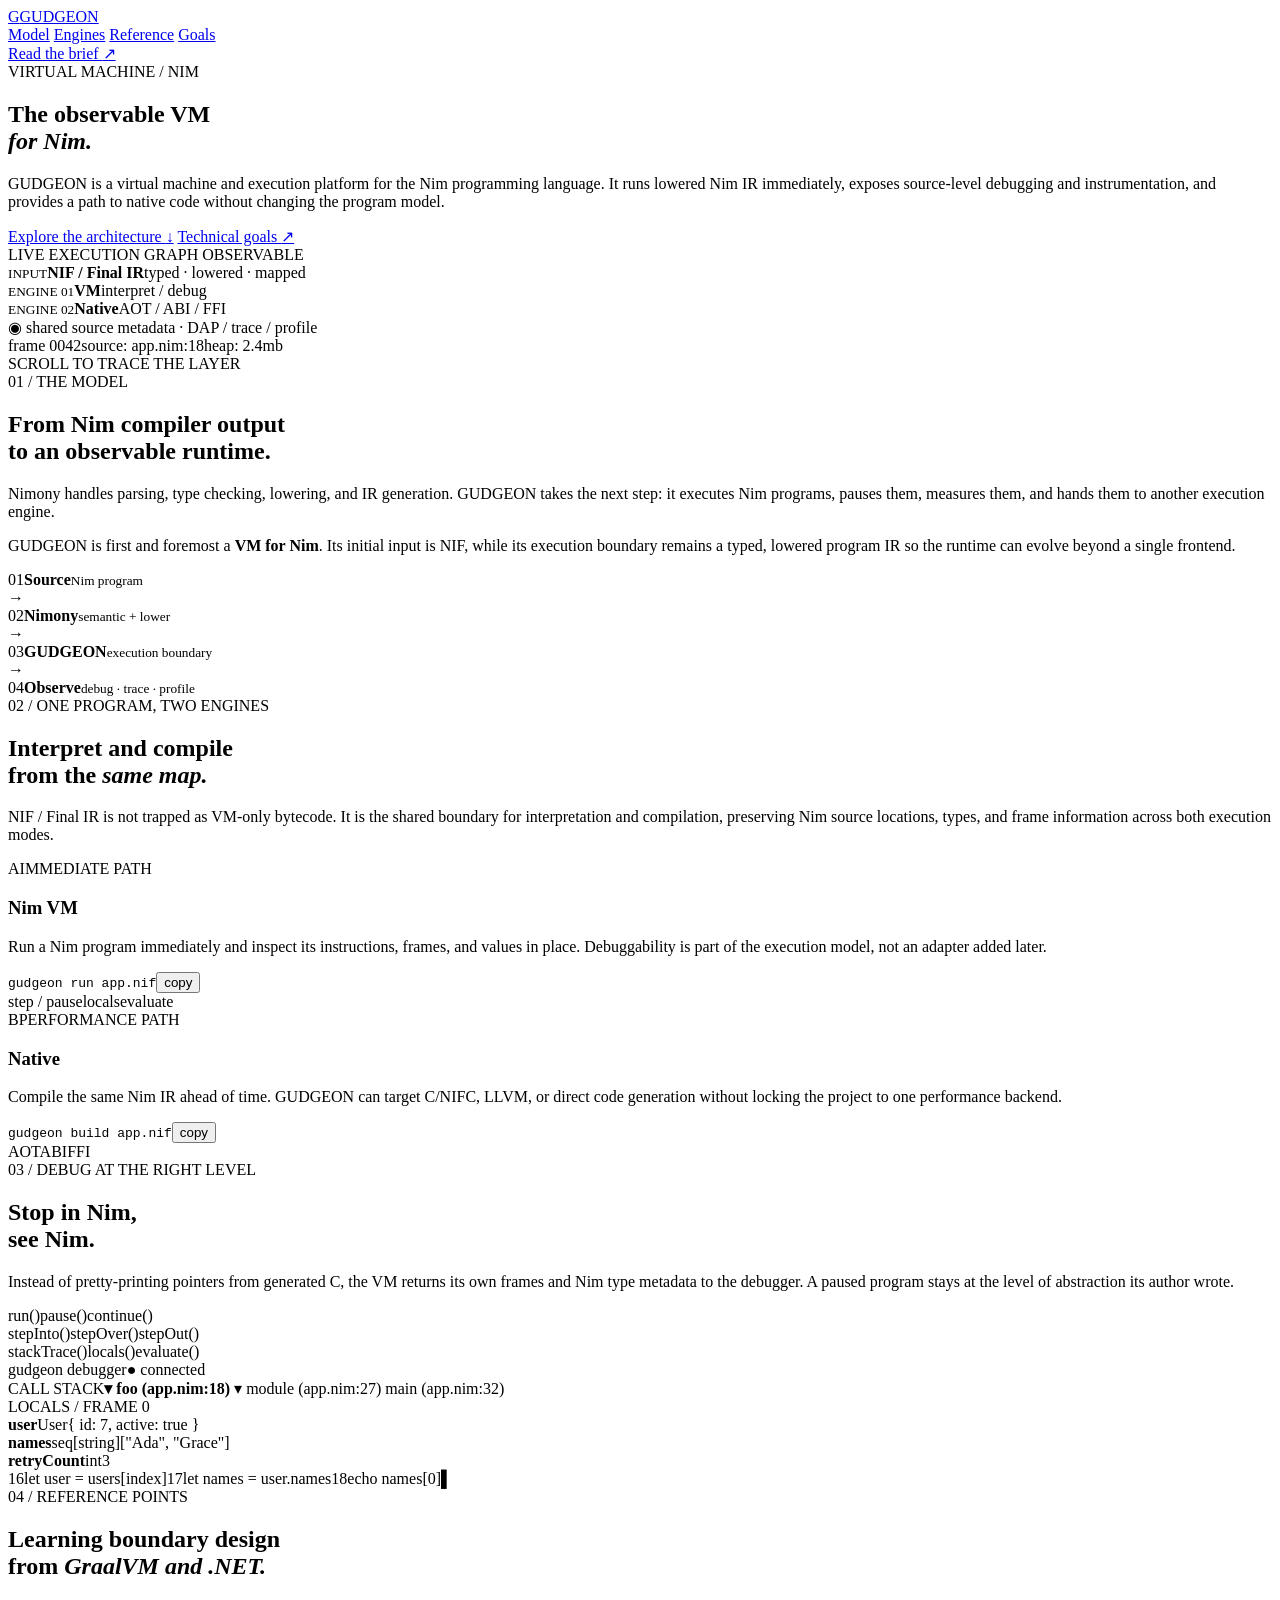
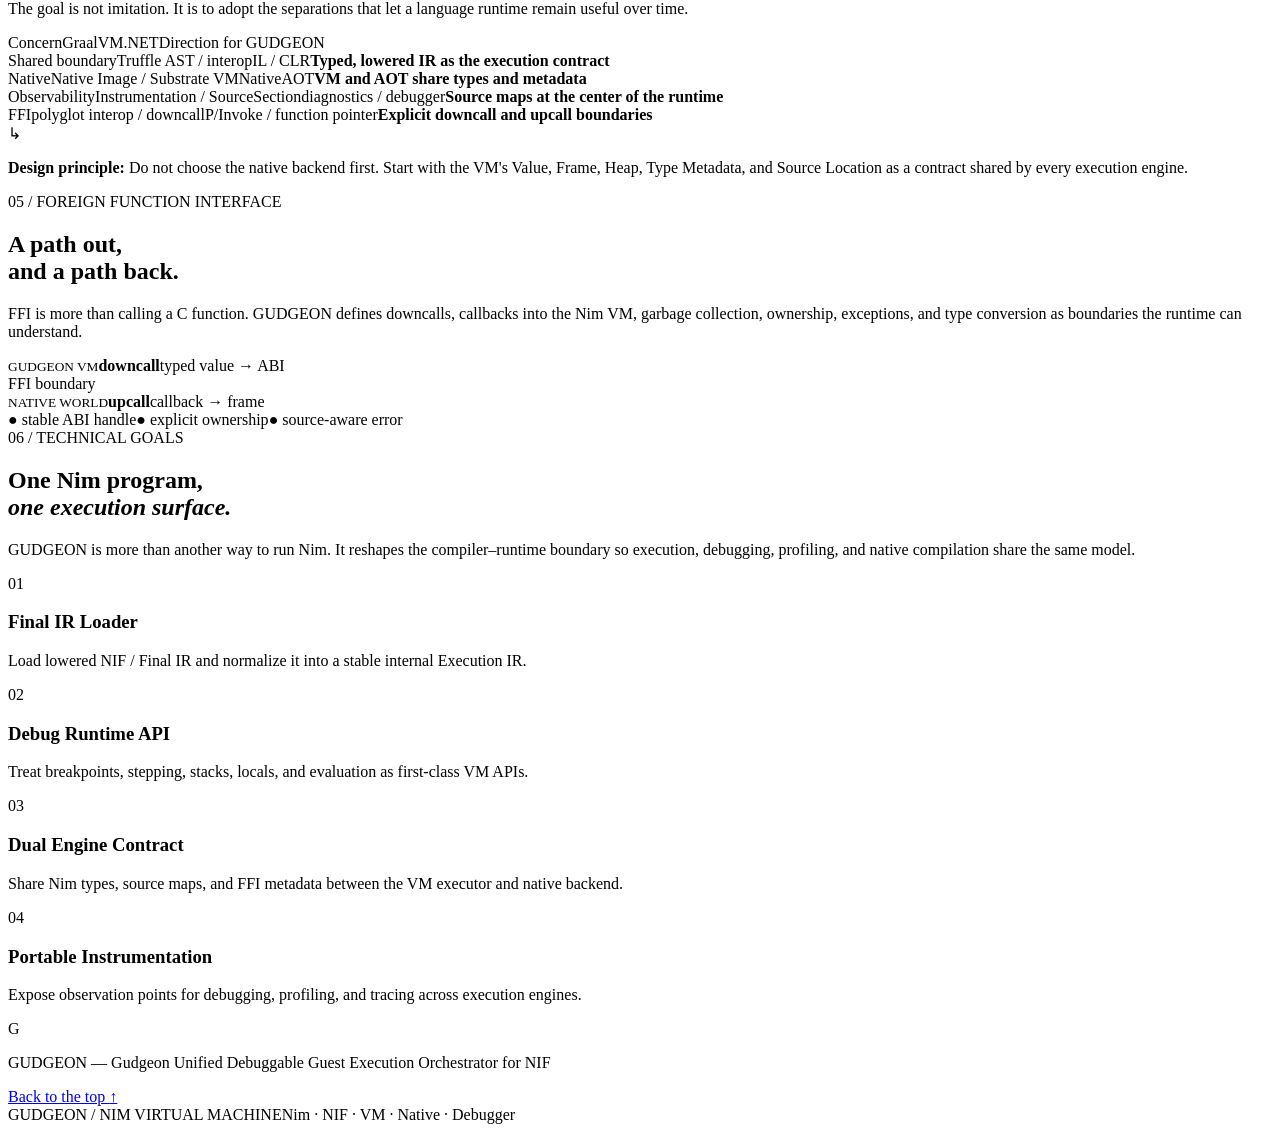
==== index.html @ c3468155 "Deploy GUDGEON site: index.html" ====
<!doctype html>
<html lang="en">
  <head>
    <meta charset="UTF-8" />
    <meta name="viewport" content="width=device-width, initial-scale=1.0" />
    <meta name="theme-color" content="#0a0d0e" />
    <meta name="description" content="GUDGEON is an observable virtual machine for the Nim programming language, with native compilation, source-level debugging, tracing, and FFI." />
    <title>GUDGEON — the observable VM for Nim</title>
    <link rel="stylesheet" href="./style.css" />
    <script src="./script.js" defer></script>
  </head>
  <body>
    <div class="noise" aria-hidden="true"></div>
    <header class="site-header">
      <a class="wordmark" href="#top" aria-label="GUDGEON home"><span class="mark">G</span><span>GUDGEON</span></a>
      <nav aria-label="Primary navigation">
        <a href="#model">Model</a>
        <a href="#engines">Engines</a>
        <a href="#research">Reference</a>
        <a href="#goals">Goals</a>
      </nav>
      <a class="header-cta" href="#goals">Read the brief <span>↗</span></a>
    </header>

    <main id="top">
      <section class="hero section-pad">
        <div class="hero-copy reveal">
          <div class="eyebrow"><span class="pulse"></span> VIRTUAL MACHINE / NIM</div>
          <h1>The observable VM<br /><em>for Nim.</em></h1>
          <p class="hero-lede">GUDGEON is a virtual machine and execution platform for the Nim programming language. It runs lowered Nim IR immediately, exposes source-level debugging and instrumentation, and provides a path to native code without changing the program model.</p>
          <div class="hero-actions">
            <a class="button button-primary" href="#model">Explore the architecture <span>↓</span></a>
            <a class="text-link" href="#goals">Technical goals <span>↗</span></a>
          </div>
        </div>
        <div class="hero-visual reveal delay-1" aria-label="GUDGEON execution graph">
          <div class="visual-topline"><span>LIVE EXECUTION GRAPH</span><span class="status"><i></i> OBSERVABLE</span></div>
          <div class="graph">
            <div class="graph-node source"><small>INPUT</small><strong>NIF / Final IR</strong><span>typed · lowered · mapped</span></div>
            <div class="graph-line vertical"></div>
            <div class="graph-split">
              <div class="graph-branch"><div class="graph-line horizontal"></div><div class="graph-node engine vm"><small>ENGINE 01</small><strong>VM</strong><span>interpret / debug</span></div></div>
              <div class="graph-branch"><div class="graph-line horizontal"></div><div class="graph-node engine native"><small>ENGINE 02</small><strong>Native</strong><span>AOT / ABI / FFI</span></div></div>
            </div>
            <div class="graph-line vertical short"></div>
            <div class="graph-observe"><span>◉</span> shared source metadata <span>·</span> DAP / trace / profile</div>
          </div>
          <div class="visual-footer"><span>frame 0042</span><span>source: app.nim:18</span><span>heap: 2.4mb</span></div>
        </div>
        <div class="scroll-cue"><span>SCROLL TO TRACE THE LAYER</span><b></b></div>
      </section>

      <section class="manifesto section-pad reveal" id="model">
        <div class="section-kicker">01 / THE MODEL</div>
        <div class="manifesto-grid">
          <h2>From Nim compiler output<br />to an <span>observable runtime.</span></h2>
          <div class="manifesto-body"><p>Nimony handles parsing, type checking, lowering, and IR generation. GUDGEON takes the next step: it executes Nim programs, pauses them, measures them, and hands them to another execution engine.</p><p>GUDGEON is first and foremost a <strong>VM for Nim</strong>. Its initial input is NIF, while its execution boundary remains a typed, lowered program IR so the runtime can evolve beyond a single frontend.</p></div>
        </div>
        <div class="pipeline" aria-label="Pipeline from Nim source through Nimony and GUDGEON">
          <div class="pipe-step"><span>01</span><b>Source</b><small>Nim program</small></div><div class="pipe-arrow">→</div>
          <div class="pipe-step"><span>02</span><b>Nimony</b><small>semantic + lower</small></div><div class="pipe-arrow">→</div>
          <div class="pipe-step active"><span>03</span><b>GUDGEON</b><small>execution boundary</small></div><div class="pipe-arrow">→</div>
          <div class="pipe-step"><span>04</span><b>Observe</b><small>debug · trace · profile</small></div>
        </div>
      </section>

      <section class="split-section section-pad" id="engines">
        <div class="section-kicker">02 / ONE PROGRAM, TWO ENGINES</div>
        <div class="split-heading"><h2>Interpret and compile<br />from the <em>same map.</em></h2><p>NIF / Final IR is not trapped as VM-only bytecode. It is the shared boundary for interpretation and compilation, preserving Nim source locations, types, and frame information across both execution modes.</p></div>
        <div class="engine-grid">
          <article class="engine-card vm-card"><div class="card-top"><span class="card-index">A</span><span class="card-label">IMMEDIATE PATH</span></div><h3>Nim VM</h3><p>Run a Nim program immediately and inspect its instructions, frames, and values in place. Debuggability is part of the execution model, not an adapter added later.</p><div class="card-code"><code>gudgeon run app.nif</code><button data-copy="gudgeon run app.nif" aria-label="Copy VM command">copy</button></div><div class="card-tags"><span>step / pause</span><span>locals</span><span>evaluate</span></div></article>
          <article class="engine-card native-card"><div class="card-top"><span class="card-index">B</span><span class="card-label">PERFORMANCE PATH</span></div><h3>Native</h3><p>Compile the same Nim IR ahead of time. GUDGEON can target C/NIFC, LLVM, or direct code generation without locking the project to one performance backend.</p><div class="card-code"><code>gudgeon build app.nif</code><button data-copy="gudgeon build app.nif" aria-label="Copy native build command">copy</button></div><div class="card-tags"><span>AOT</span><span>ABI</span><span>FFI</span></div></article>
        </div>
      </section>

      <section class="debugger section-pad">
        <div class="debugger-copy reveal"><div class="section-kicker">03 / DEBUG AT THE RIGHT LEVEL</div><h2>Stop in Nim,<br /><span>see Nim.</span></h2><p>Instead of pretty-printing pointers from generated C, the VM returns its own frames and Nim type metadata to the debugger. A paused program stays at the level of abstraction its author wrote.</p><div class="api-list"><div><span>run()</span><span>pause()</span><span>continue()</span></div><div><span>stepInto()</span><span>stepOver()</span><span>stepOut()</span></div><div><span>stackTrace()</span><span>locals()</span><span>evaluate()</span></div></div></div>
        <div class="debugger-panel reveal delay-1"><div class="panel-bar"><span><i class="dot red"></i><i class="dot yellow"></i><i class="dot green"></i></span><span>gudgeon debugger</span><span>● connected</span></div><div class="panel-content"><div class="stack"><span class="muted">CALL STACK</span><b>▾ foo (app.nim:18)</b><span>  ▾ module (app.nim:27)</span><span>    main (app.nim:32)</span></div><div class="locals"><span class="muted">LOCALS / FRAME 0</span><div><b>user</b><span class="type">User</span><span>{ id: 7, active: true }</span></div><div><b>names</b><span class="type">seq[string]</span><span>["Ada", "Grace"]</span></div><div><b>retryCount</b><span class="type">int</span><span class="num">3</span></div></div></div><div class="panel-source"><span class="line-no">16</span><span>let user = users[index]</span><span class="line-no">17</span><span>let names = user.names</span><span class="line-no active-line">18</span><span class="active-code">echo names[0]</span><span class="cursor">▌</span></div></div>
      </section>

      <section class="reference section-pad" id="research">
        <div class="section-kicker">04 / REFERENCE POINTS</div><div class="reference-head"><h2>Learning boundary design<br />from <em>GraalVM and .NET.</em></h2><p>The goal is not imitation. It is to adopt the separations that let a language runtime remain useful over time.</p></div>
        <div class="reference-table" role="table" aria-label="Comparison of GUDGEON with other execution platforms"><div class="table-row table-header" role="row"><span role="columnheader">Concern</span><span role="columnheader">GraalVM</span><span role="columnheader">.NET</span><span role="columnheader">Direction for GUDGEON</span></div><div class="table-row" role="row"><span>Shared boundary</span><span>Truffle AST / interop</span><span>IL / CLR</span><strong>Typed, lowered IR as the execution contract</strong></div><div class="table-row" role="row"><span>Native</span><span>Native Image / Substrate VM</span><span>NativeAOT</span><strong>VM and AOT share types and metadata</strong></div><div class="table-row" role="row"><span>Observability</span><span>Instrumentation / SourceSection</span><span>diagnostics / debugger</span><strong>Source maps at the center of the runtime</strong></div><div class="table-row" role="row"><span>FFI</span><span>polyglot interop / downcall</span><span>P/Invoke / function pointer</span><strong>Explicit downcall and upcall boundaries</strong></div></div>
        <div class="insight-row"><span class="insight-symbol">↳</span><p><strong>Design principle:</strong> Do not choose the native backend first. Start with the VM's Value, Frame, Heap, Type Metadata, and Source Location as a contract shared by every execution engine.</p></div>
      </section>

      <section class="ffi section-pad"><div class="section-kicker">05 / FOREIGN FUNCTION INTERFACE</div><div class="ffi-grid"><div><h2>A path out,<br /><span>and a path back.</span></h2><p>FFI is more than calling a C function. GUDGEON defines downcalls, callbacks into the Nim VM, garbage collection, ownership, exceptions, and type conversion as boundaries the runtime can understand.</p></div><div class="ffi-diagram"><div class="ffi-node left"><small>GUDGEON VM</small><b>downcall</b><span>typed value → ABI</span></div><div class="ffi-wire"><i></i><i></i><i></i><span>FFI boundary</span></div><div class="ffi-node right"><small>NATIVE WORLD</small><b>upcall</b><span>callback → frame</span></div><div class="ffi-notes"><span>● stable ABI handle</span><span>● explicit ownership</span><span>● source-aware error</span></div></div></div></section>

      <section class="goals section-pad" id="goals"><div class="goals-layout"><div><div class="section-kicker">06 / TECHNICAL GOALS</div><h2>One Nim program,<br /><em>one execution surface.</em></h2><p class="goal-intro">GUDGEON is more than another way to run Nim. It reshapes the compiler–runtime boundary so execution, debugging, profiling, and native compilation share the same model.</p></div><div class="goal-list"><div class="goal-item"><span>01</span><div><h3>Final IR Loader</h3><p>Load lowered NIF / Final IR and normalize it into a stable internal Execution IR.</p></div></div><div class="goal-item"><span>02</span><div><h3>Debug Runtime API</h3><p>Treat breakpoints, stepping, stacks, locals, and evaluation as first-class VM APIs.</p></div></div><div class="goal-item"><span>03</span><div><h3>Dual Engine Contract</h3><p>Share Nim types, source maps, and FFI metadata between the VM executor and native backend.</p></div></div><div class="goal-item"><span>04</span><div><h3>Portable Instrumentation</h3><p>Expose observation points for debugging, profiling, and tracing across execution engines.</p></div></div></div></div></section>

      <section class="closing section-pad"><div class="closing-mark">G</div><p>GUDGEON — Gudgeon Unified Debuggable Guest Execution Orchestrator for NIF</p><a class="button button-primary" href="#top">Back to the top <span>↑</span></a></section>
    </main>
    <footer><span>GUDGEON / NIM VIRTUAL MACHINE</span><span>Nim · NIF · VM · Native · Debugger</span></footer>
  </body>
</html>
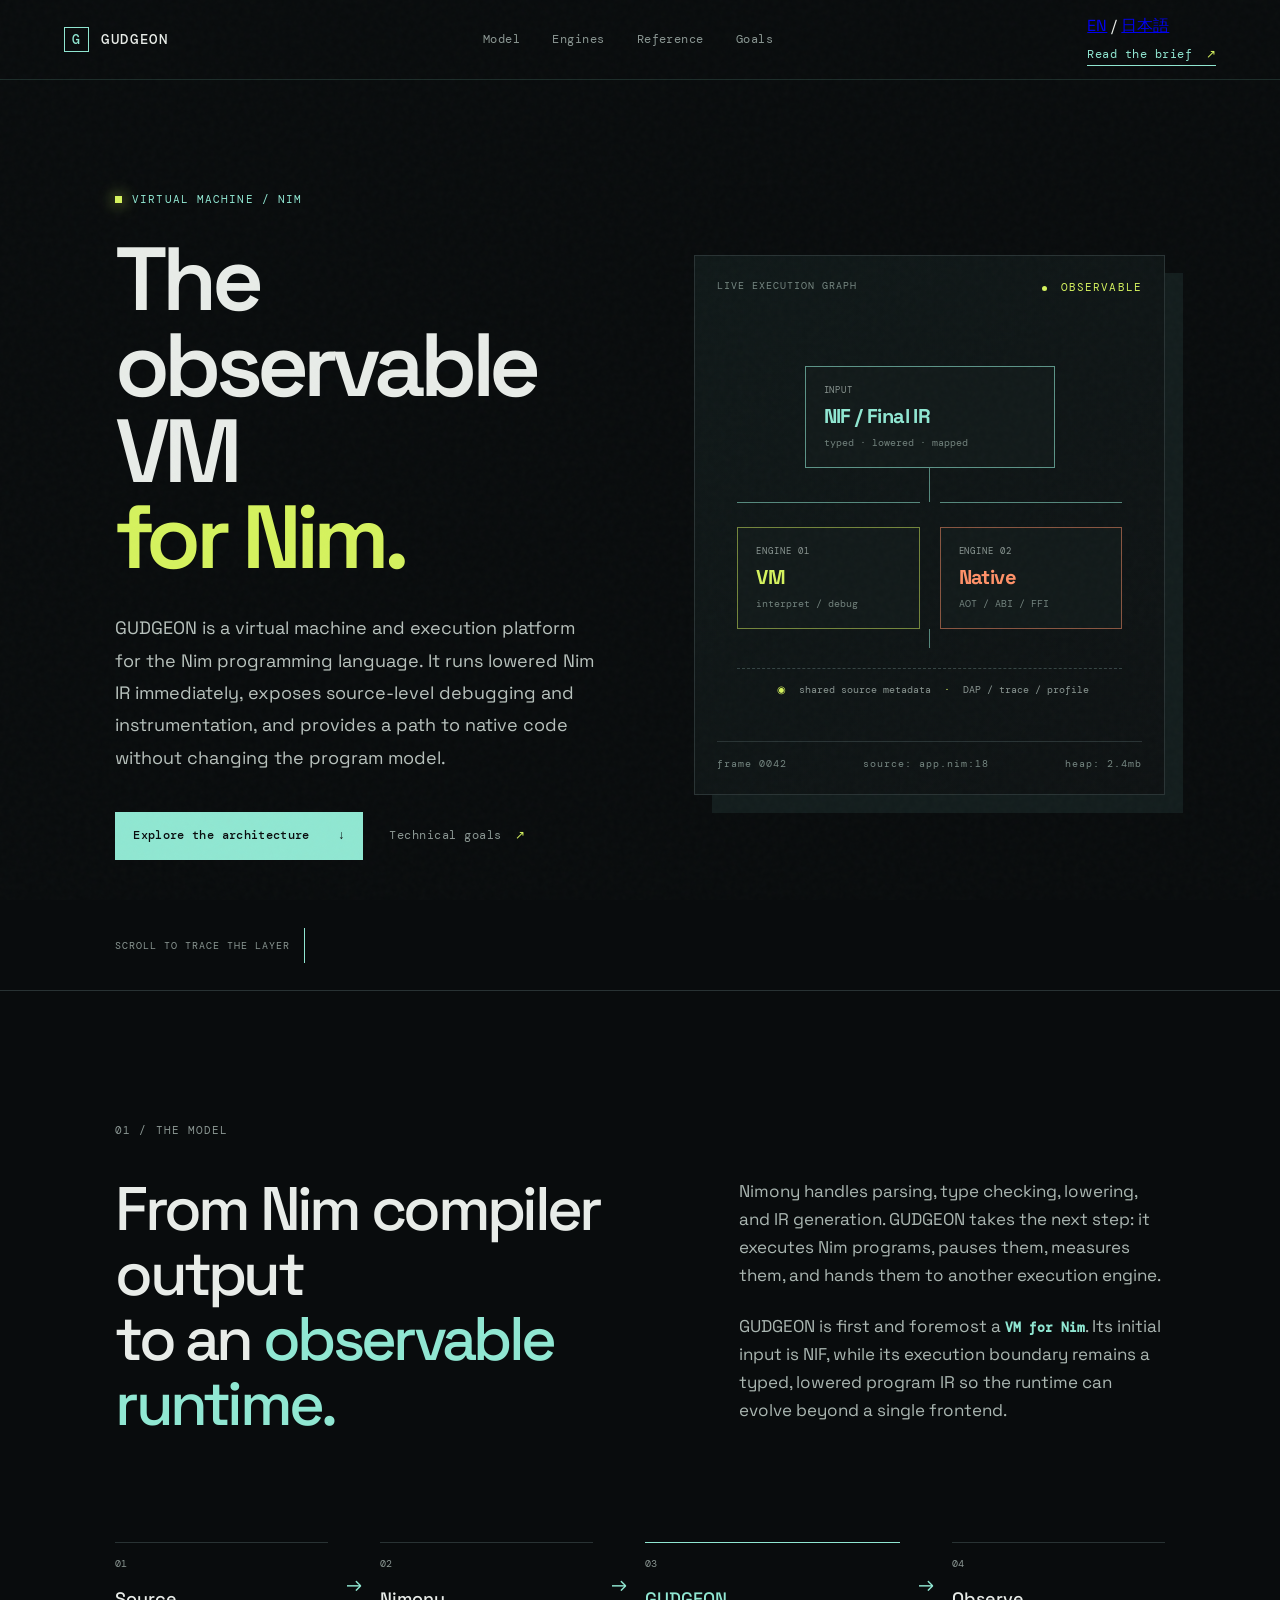
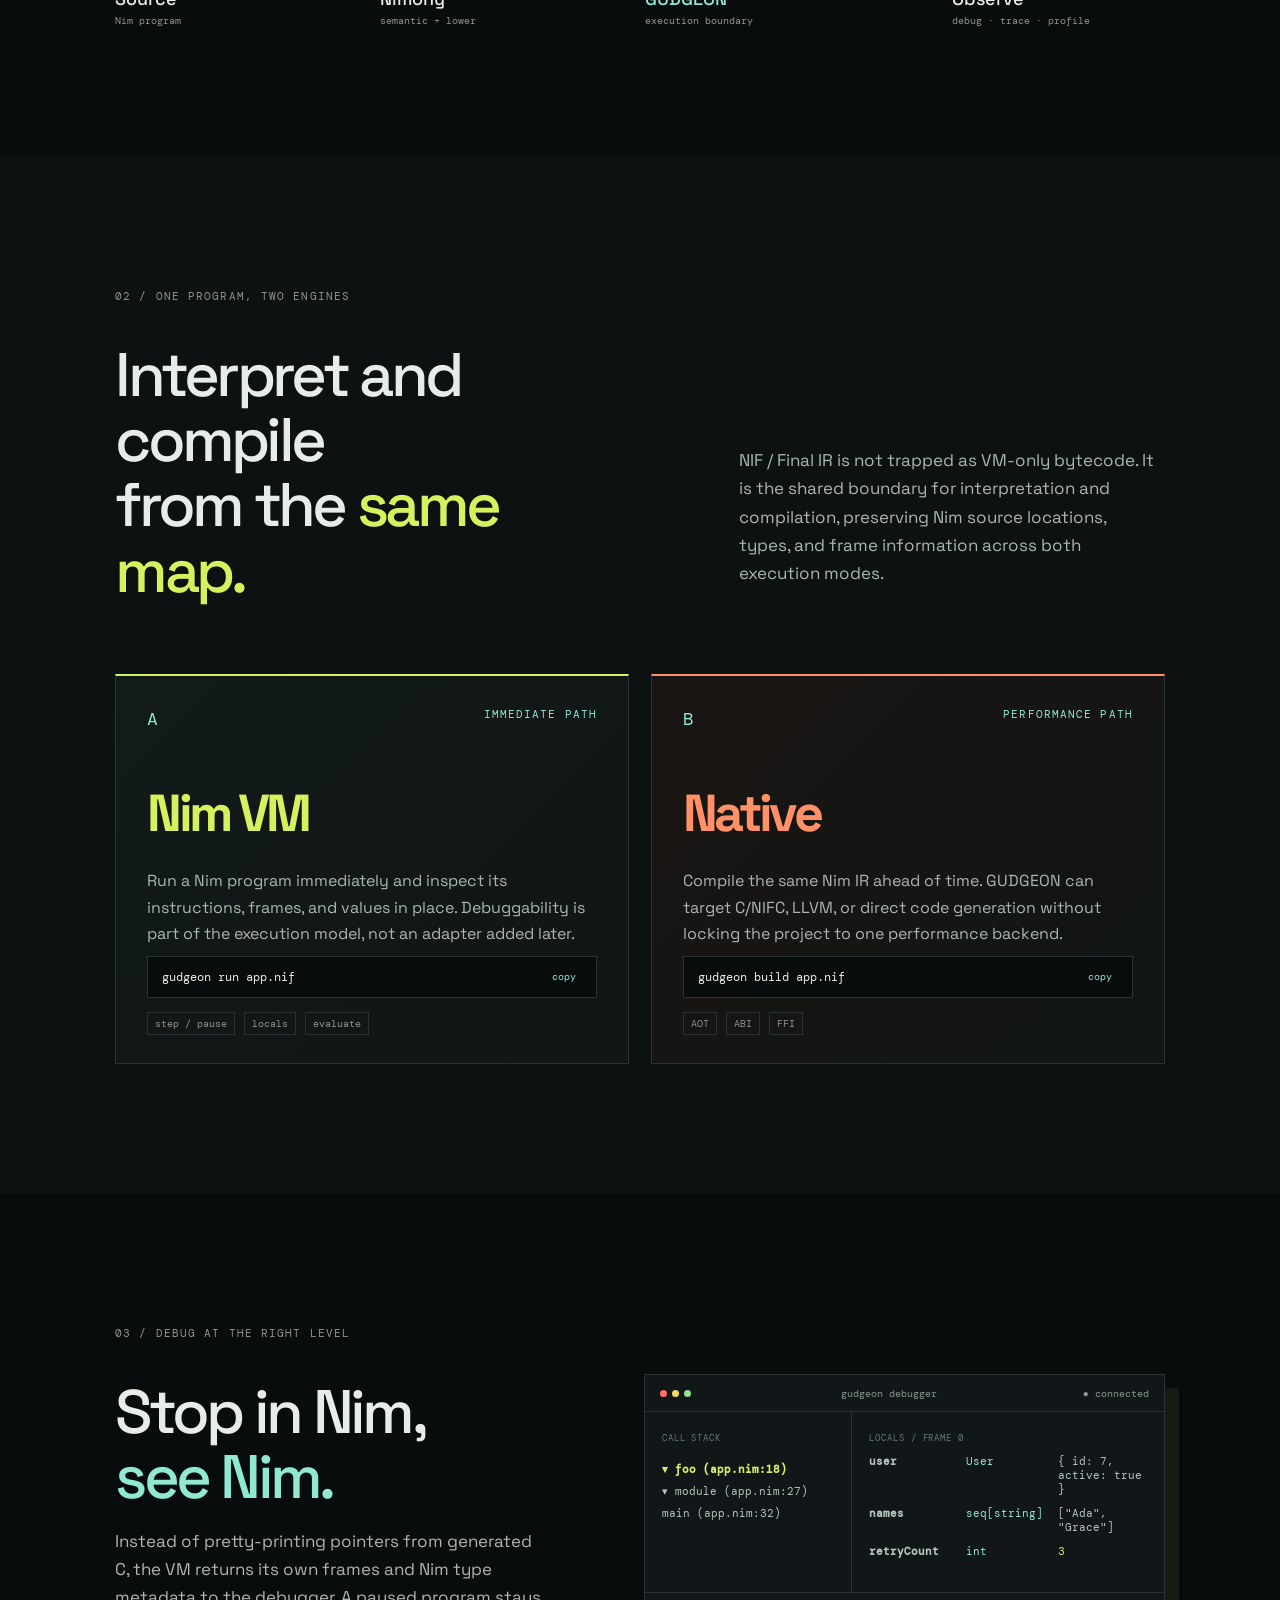
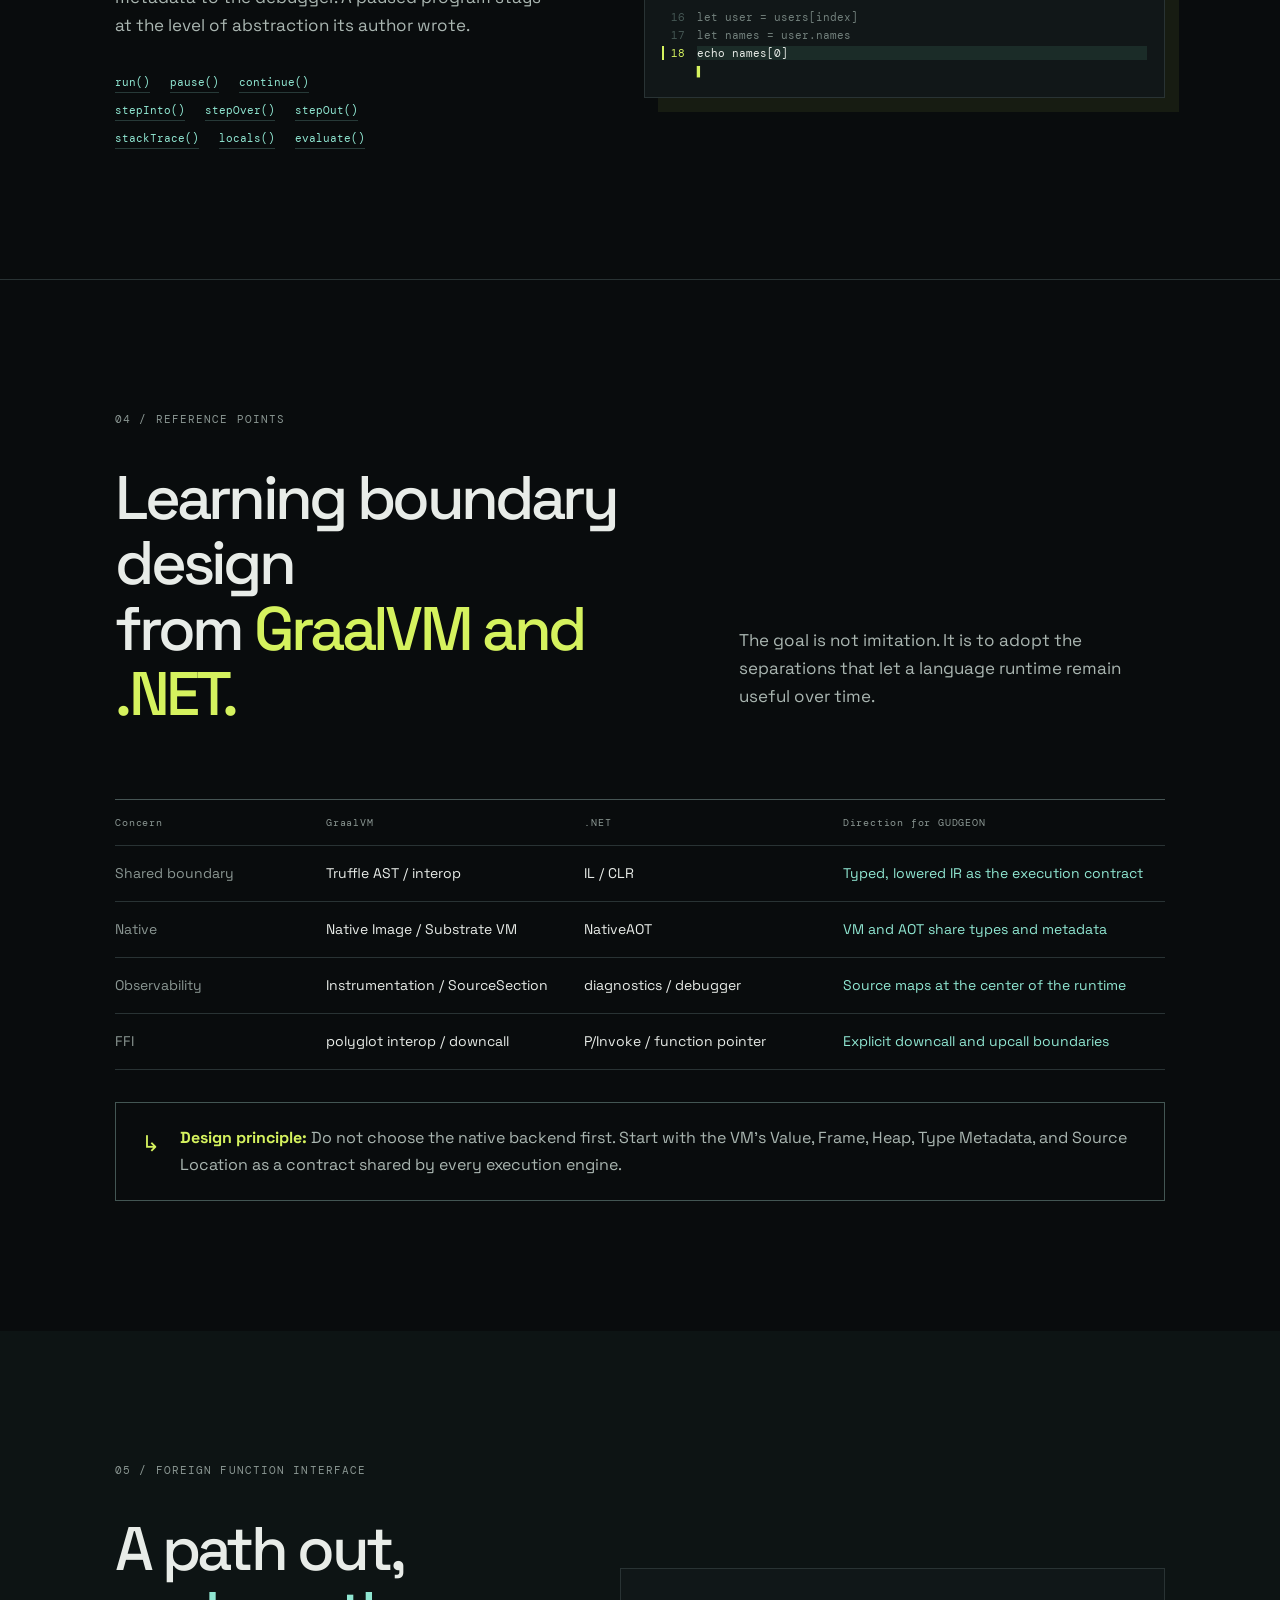
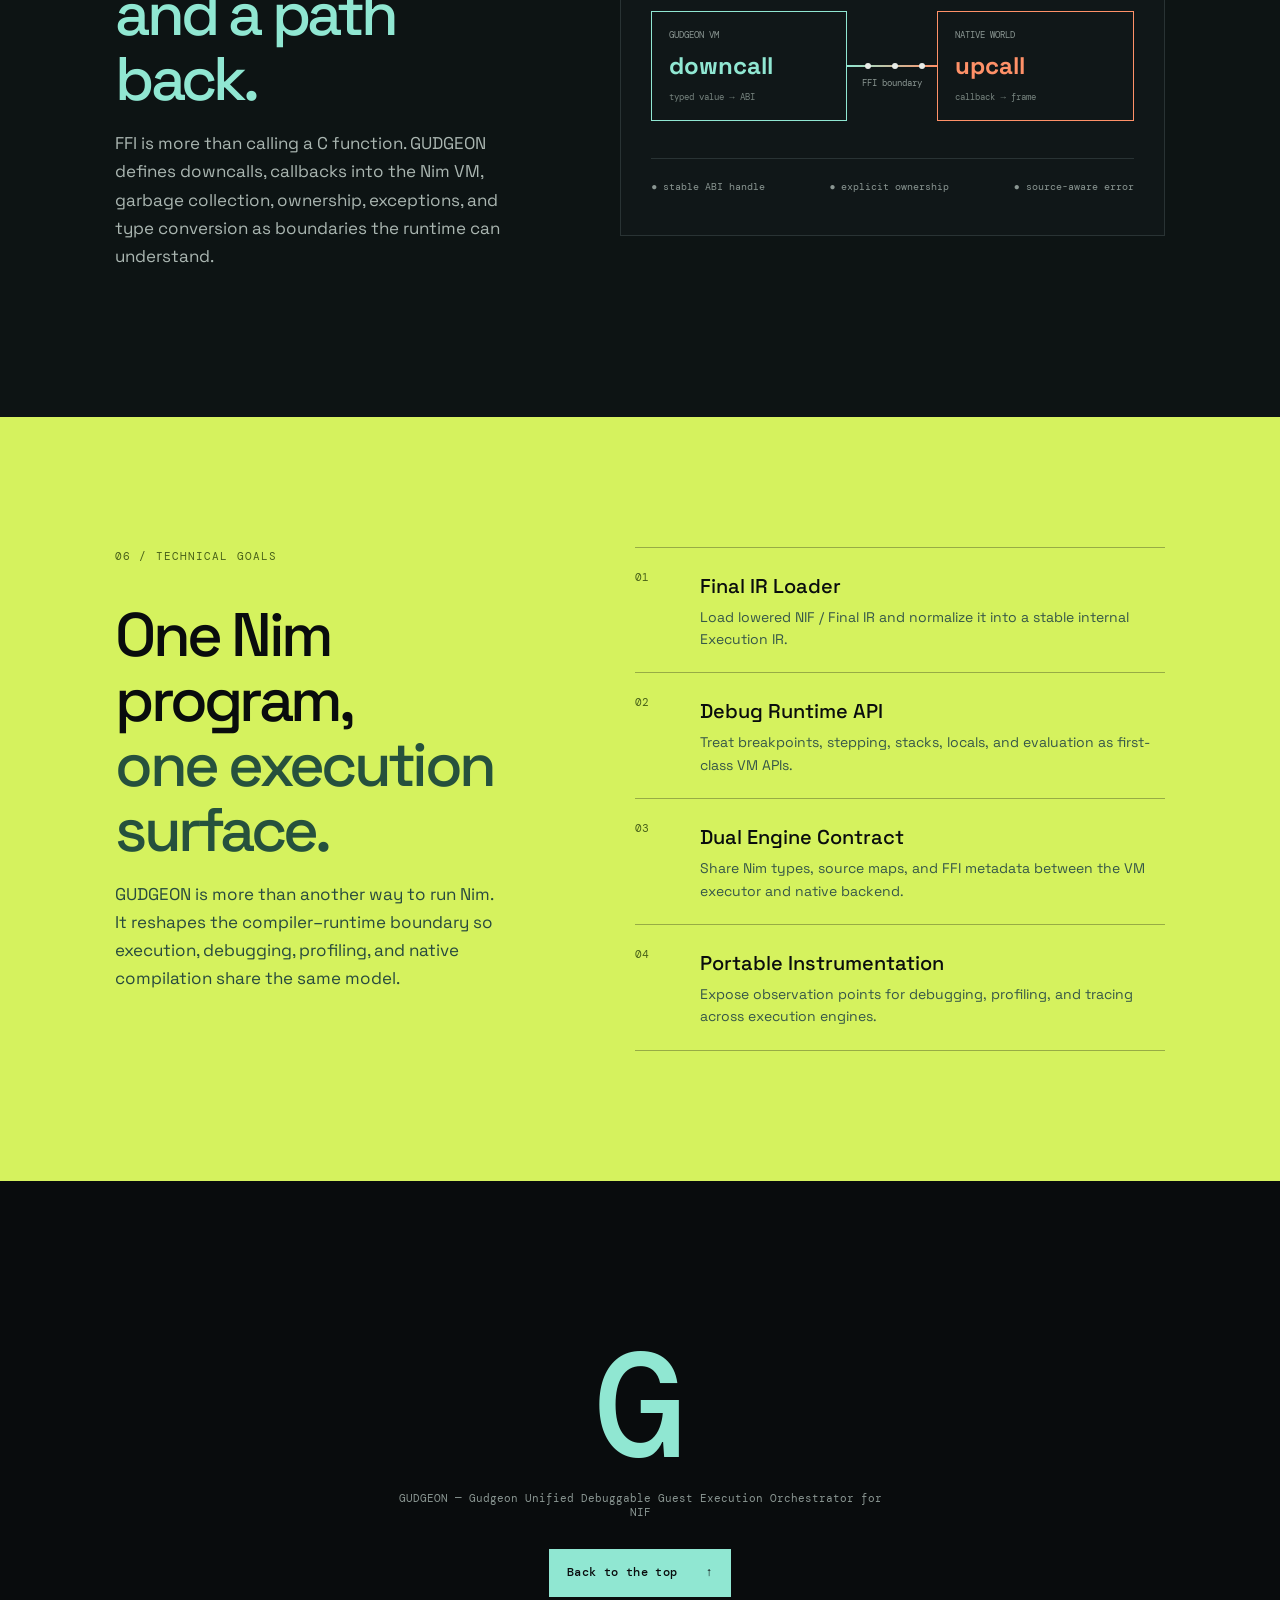
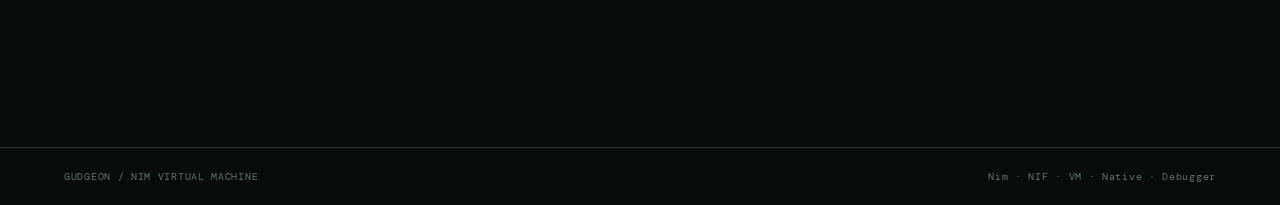
==== commit 7f5ee77b: "Add English and Japanese language switcher" ====
--- a/index.html
+++ b/index.html
@@ -6,6 +6,10 @@
     <meta name="theme-color" content="#0a0d0e" />
     <meta name="description" content="GUDGEON is an observable virtual machine for the Nim programming language, with native compilation, source-level debugging, tracing, and FFI." />
     <title>GUDGEON — the observable VM for Nim</title>
+    <link rel="canonical" href="https://asopitech-labs.github.io/gudgeon-nif-execution-platform/" />
+    <link rel="alternate" hreflang="en" href="https://asopitech-labs.github.io/gudgeon-nif-execution-platform/" />
+    <link rel="alternate" hreflang="ja" href="https://asopitech-labs.github.io/gudgeon-nif-execution-platform/ja/" />
+    <link rel="alternate" hreflang="x-default" href="https://asopitech-labs.github.io/gudgeon-nif-execution-platform/" />
     <link rel="stylesheet" href="./style.css" />
     <script src="./script.js" defer></script>
   </head>
@@ -19,7 +23,14 @@
         <a href="#research">Reference</a>
         <a href="#goals">Goals</a>
       </nav>
-      <a class="header-cta" href="#goals">Read the brief <span>↗</span></a>
+      <div class="header-actions">
+        <div class="language-switch" aria-label="Language">
+          <a class="active" href="./" lang="en" aria-current="page">EN</a>
+          <span aria-hidden="true">/</span>
+          <a href="./ja/" lang="ja" hreflang="ja">日本語</a>
+        </div>
+        <a class="header-cta" href="#goals">Read the brief <span>↗</span></a>
+      </div>
     </header>
 
     <main id="top">
--- a/style.css
+++ b/style.css
@@ -0,0 +1,4 @@
+@import url('https://fonts.googleapis.com/css2?family=DM+Mono:wght@400;500&family=Space+Grotesk:wght@400;500;600;700&display=swap');
+:root{--ink:#090c0d;--surface:#101516;--surface-2:#151c1d;--line:#293334;--muted:#8a9692;--paper:#e8ece8;--cyan:#90e7d2;--lime:#d5f25e;--orange:#ff9168;--mono:'DM Mono',monospace;--sans:'Space Grotesk',system-ui,sans-serif}*{box-sizing:border-box}html{scroll-behavior:smooth}body{margin:0;background:var(--ink);color:var(--paper);font-family:var(--sans);font-size:16px;line-height:1.65;overflow-x:hidden}.noise{position:fixed;inset:0;pointer-events:none;opacity:.035;z-index:10;background-image:url("data:image/svg+xml,%3Csvg viewBox='0 0 180 180' xmlns='http://www.w3.org/2000/svg'%3E%3Cfilter id='n'%3E%3CfeTurbulence type='fractalNoise' baseFrequency='.85' numOctaves='4' stitchTiles='stitch'/%3E%3C/filter%3E%3Crect width='100%25' height='100%25' filter='url(%23n)' opacity='.7'/%3E%3C/svg%3E")}.site-header{height:80px;display:flex;align-items:center;justify-content:space-between;padding:0 5vw;border-bottom:1px solid rgba(144,231,210,.15);position:relative;z-index:2}.wordmark{color:var(--paper);text-decoration:none;font-family:var(--mono);font-size:14px;letter-spacing:.12em;font-weight:500;display:flex;align-items:center;gap:12px}.mark{display:grid;place-items:center;width:25px;height:25px;border:1px solid var(--cyan);color:var(--cyan);font-size:13px}.site-header nav{display:flex;gap:32px}.site-header nav a,.header-cta,.text-link{color:var(--muted);text-decoration:none;font-family:var(--mono);font-size:12px;letter-spacing:.04em}.site-header nav a:hover,.text-link:hover{color:var(--cyan)}.header-cta{color:var(--cyan);border-bottom:1px solid var(--cyan);padding-bottom:3px}.header-cta span,.text-link span{color:var(--lime);margin-left:6px}.section-pad{padding:130px 9vw;max-width:1500px;margin:0 auto}.hero{min-height:720px;display:grid;grid-template-columns:1.02fr .98fr;gap:7vw;align-items:center;padding-top:110px;position:relative}.eyebrow,.section-kicker,.card-label,.visual-topline,.visual-footer,.status{font-family:var(--mono);font-size:11px;letter-spacing:.1em;color:var(--cyan)}.eyebrow{display:flex;align-items:center;gap:10px}.pulse{width:7px;height:7px;background:var(--lime);display:inline-block;box-shadow:0 0 15px var(--lime);animation:pulse 2s infinite}.hero h1{font-size:clamp(54px,7vw,110px);line-height:.96;letter-spacing:-.065em;margin:28px 0 32px;font-weight:600}.hero h1 em,.split-heading em,.reference-head em,.goals h2 em{font-style:normal;color:var(--lime)}.hero-lede{max-width:550px;color:#b8c2bd;font-size:18px;line-height:1.8}.hero-actions{display:flex;align-items:center;gap:26px;margin-top:38px}.button{display:inline-flex;align-items:center;gap:28px;padding:14px 18px;text-decoration:none;font-family:var(--mono);font-size:12px;letter-spacing:.03em}.button-primary{background:var(--cyan);color:var(--ink);font-weight:500}.button-primary:hover{background:var(--lime)}.hero-visual{background:linear-gradient(135deg,#101919,#0e1213);border:1px solid var(--line);padding:22px;box-shadow:18px 18px 0 rgba(144,231,210,.08);position:relative}.visual-topline,.visual-footer{display:flex;justify-content:space-between;gap:12px;font-size:10px;color:#758681}.status{color:var(--lime)}.status i{display:inline-block;width:5px;height:5px;border-radius:50%;background:var(--lime);margin-right:6px}.graph{padding:70px 20px 42px;text-align:center}.graph-node{border:1px solid var(--line);padding:16px 18px;text-align:left;background:#121a1a;display:flex;flex-direction:column;gap:2px}.graph-node small{font-family:var(--mono);font-size:9px;color:var(--muted);letter-spacing:.1em}.graph-node strong{font-size:20px;letter-spacing:-.03em;color:var(--paper)}.graph-node span{font-family:var(--mono);font-size:10px;color:#71817c}.source{max-width:250px;margin:auto;border-color:rgba(144,231,210,.6)}.source strong{color:var(--cyan)}.graph-line{background:var(--cyan);opacity:.55}.vertical{width:1px;height:34px;margin:auto}.short{height:19px}.graph-split{display:grid;grid-template-columns:1fr 1fr;gap:20px}.graph-branch{display:flex;flex-direction:column;align-items:stretch}.horizontal{height:1px;width:100%;margin-bottom:24px}.engine{position:relative}.vm{border-color:rgba(213,242,94,.5)}.vm strong{color:var(--lime)}.native{border-color:rgba(255,145,104,.5)}.native strong{color:var(--orange)}.graph-observe{border-top:1px dashed #354544;margin-top:20px;padding-top:13px;font-family:var(--mono);font-size:10px;color:var(--muted)}.graph-observe span{color:var(--lime);padding:0 7px}.visual-footer{border-top:1px solid var(--line);padding-top:14px}.scroll-cue{position:absolute;bottom:27px;left:9vw;display:flex;align-items:center;gap:14px;font:10px var(--mono);color:var(--muted);letter-spacing:.1em}.scroll-cue b{height:35px;width:1px;background:var(--cyan);display:block}.manifesto{border-top:1px solid var(--line)}.section-kicker{color:var(--muted);margin-bottom:38px}.manifesto-grid{display:grid;grid-template-columns:1.1fr .9fr;gap:8vw}.manifesto h2,.split-heading h2,.debugger h2,.reference-head h2,.ffi h2,.goals h2{font-size:clamp(37px,4.8vw,72px);line-height:1.06;letter-spacing:-.06em;margin:0;font-weight:500}.manifesto h2 span,.debugger h2 span,.ffi h2 span{color:var(--cyan)}.manifesto-body{max-width:480px;color:#aab6b1;font-size:17px}.manifesto-body p{margin:0 0 23px}.manifesto-body strong{color:var(--cyan);font-family:var(--mono);font-size:13px}.pipeline{display:grid;grid-template-columns:1fr auto 1fr auto 1.2fr auto 1fr;align-items:center;gap:18px;margin-top:95px}.pipe-step{border-top:1px solid var(--line);padding-top:14px;display:flex;flex-direction:column}.pipe-step span{font:10px var(--mono);color:var(--muted);margin-bottom:14px}.pipe-step b{font-size:18px;font-weight:500}.pipe-step small{font:10px var(--mono);color:var(--muted)}.pipe-step.active{border-color:var(--cyan)}.pipe-step.active b{color:var(--cyan)}.pipe-arrow{color:var(--cyan);font-size:20px}.split-section{background:#0c1112;max-width:none;padding-left:9vw;padding-right:9vw}.split-heading{display:grid;grid-template-columns:1.1fr .9fr;gap:8vw;align-items:end}.split-heading p,.reference-head p{color:#aab6b1;max-width:420px;font-size:17px}.engine-grid{display:grid;grid-template-columns:1fr 1fr;gap:22px;margin-top:70px}.engine-card{border:1px solid var(--line);padding:31px 31px 28px;min-height:390px;display:flex;flex-direction:column}.vm-card{background:linear-gradient(135deg,#111b19,#111516);border-top:2px solid var(--lime)}.native-card{background:linear-gradient(135deg,#1a1513,#111516);border-top:2px solid var(--orange)}.card-top{display:flex;justify-content:space-between;font:10px var(--mono);color:var(--muted)}.card-index{font-size:18px;color:var(--cyan)}.engine-card h3{font-size:52px;letter-spacing:-.07em;margin:40px 0 12px}.vm-card h3{color:var(--lime)}.native-card h3{color:var(--orange)}.engine-card p{color:#aab6b1;max-width:440px;margin:0}.card-code{display:flex;justify-content:space-between;align-items:center;background:#090c0d;border:1px solid var(--line);padding:12px 14px;margin-top:auto}.card-code code{font:12px var(--mono);color:var(--paper)}.card-code button{border:0;background:transparent;color:var(--cyan);font:10px var(--mono);cursor:pointer}.card-tags{display:flex;gap:9px;margin-top:14px}.card-tags span{font:10px var(--mono);border:1px solid var(--line);padding:4px 7px;color:var(--muted)}.debugger{display:grid;grid-template-columns:.9fr 1.1fr;gap:8vw;align-items:center}.debugger-copy p,.ffi-grid p,.goal-intro{color:#aab6b1;font-size:17px;max-width:470px}.api-list{font:11px var(--mono);color:var(--cyan);margin-top:36px;display:grid;gap:10px}.api-list div{display:flex;gap:20px}.api-list div span{border-bottom:1px solid #273a38;padding-bottom:3px}.debugger-panel{background:#111718;border:1px solid var(--line);box-shadow:14px 14px 0 rgba(213,242,94,.07);font:11px var(--mono);color:#b6c5bf}.panel-bar{height:37px;border-bottom:1px solid var(--line);display:flex;align-items:center;justify-content:space-between;padding:0 15px;color:var(--muted);font-size:10px}.dot{display:inline-block;width:7px;height:7px;border-radius:50%;margin-right:5px}.red{background:#ff7166}.yellow{background:#f6d85f}.green{background:#8fe58e}.panel-content{display:grid;grid-template-columns:.8fr 1.2fr;min-height:180px}.stack,.locals{padding:20px 17px}.stack{border-right:1px solid var(--line);display:flex;flex-direction:column;gap:8px}.muted{display:block;color:#667773;font-size:9px;letter-spacing:.1em;margin-bottom:10px}.stack b{color:var(--lime)}.locals>div{display:grid;grid-template-columns:90px 85px 1fr;gap:7px;margin:10px 0}.type{color:var(--cyan)}.num{color:var(--lime)}.panel-source{border-top:1px solid var(--line);padding:17px 17px 19px;display:grid;grid-template-columns:35px 1fr;gap:4px 0;color:#73817d}.line-no{text-align:right;padding-right:12px;color:#455754}.active-line{color:var(--lime);border-left:2px solid var(--lime)}.active-code{color:var(--paper);background:#1b2c28}.cursor{color:var(--lime);grid-column:2}.reference{border-top:1px solid var(--line)}.reference-head{display:grid;grid-template-columns:1.1fr .9fr;gap:8vw;align-items:end}.reference-table{margin-top:72px;border-top:1px solid #465554;font-size:14px}.table-row{display:grid;grid-template-columns:.8fr 1fr 1fr 1.35fr;gap:20px;padding:16px 0;border-bottom:1px solid var(--line)}.table-row span:first-child{color:var(--muted)}.table-header{font:10px var(--mono);color:var(--muted);letter-spacing:.08em}.table-row strong{color:var(--cyan);font-weight:400}.insight-row{border:1px solid #435653;padding:22px 25px;display:flex;gap:20px;margin-top:32px;color:#aab6b1}.insight-symbol{font-size:22px;color:var(--lime)}.insight-row p{margin:0}.insight-row strong{color:var(--lime)}.ffi{background:#0d1414;max-width:none;padding-left:9vw;padding-right:9vw}.ffi-grid{display:grid;grid-template-columns:.85fr 1.15fr;gap:8vw;align-items:center}.ffi-diagram{border:1px solid var(--line);padding:42px 30px;background:#101718;display:grid;grid-template-columns:1fr 90px 1fr;align-items:center}.ffi-node{padding:17px;border:1px solid var(--cyan);display:flex;flex-direction:column}.ffi-node.right{border-color:var(--orange)}.ffi-node small{font:9px var(--mono);color:var(--muted)}.ffi-node b{font-size:24px;margin:5px 0}.ffi-node.left b{color:var(--cyan)}.ffi-node.right b{color:var(--orange)}.ffi-node span{font:9px var(--mono);color:#77847f}.ffi-wire{height:2px;background:linear-gradient(90deg,var(--cyan),var(--orange));position:relative}.ffi-wire i{position:absolute;width:6px;height:6px;background:var(--paper);border-radius:50%;top:-2px;left:20%;animation:travel 2.5s linear infinite}.ffi-wire i:nth-child(2){left:50%;animation-delay:.6s}.ffi-wire i:nth-child(3){left:80%;animation-delay:1.2s}.ffi-wire span{position:absolute;top:12px;left:50%;transform:translateX(-50%);white-space:nowrap;font:9px var(--mono);color:var(--muted)}.ffi-notes{grid-column:1/4;border-top:1px solid var(--line);padding-top:21px;margin-top:37px;display:flex;justify-content:space-between;font:10px var(--mono);color:var(--muted)}.goals{background:var(--lime);color:var(--ink);max-width:none;padding-left:9vw;padding-right:9vw}.goals .section-kicker{color:#496219}.goals-layout{display:grid;grid-template-columns:.85fr 1.15fr;gap:10vw}.goals h2 em{color:#26513d}.goal-intro{color:#284a3e}.goal-list{border-top:1px solid rgba(9,12,13,.3)}.goal-item{display:grid;grid-template-columns:45px 1fr;gap:20px;padding:22px 0;border-bottom:1px solid rgba(9,12,13,.3)}.goal-item>span{font:11px var(--mono);color:#496219}.goal-item h3{font-size:20px;margin:0 0 3px;font-weight:500}.goal-item p{font-size:14px;line-height:1.6;margin:0;color:#365748}.closing{text-align:center;padding-top:150px;padding-bottom:150px}.closing-mark{font-size:150px;line-height:1;color:var(--cyan);font-family:var(--mono);font-weight:500}.closing p{font:11px var(--mono);color:var(--muted);max-width:500px;margin:10px auto 30px}footer{border-top:1px solid var(--line);padding:22px 5vw;display:flex;justify-content:space-between;color:#64716d;font:10px var(--mono);letter-spacing:.07em}@keyframes pulse{0%,100%{opacity:1}50%{opacity:.35}}@keyframes travel{0%{transform:translateX(-15px);opacity:0}20%,80%{opacity:1}100%{transform:translateX(20px);opacity:0}}.reveal{opacity:0;transform:translateY(15px);transition:opacity .8s ease,transform .8s ease}.reveal.visible{opacity:1;transform:none}.delay-1{transition-delay:.15s}
+@media(max-width:900px){.site-header{padding:0 6vw}.site-header nav{display:none}.header-cta{font-size:10px}.section-pad{padding:90px 6vw}.hero,.debugger,.manifesto-grid,.split-heading,.reference-head,.ffi-grid,.goals-layout{grid-template-columns:1fr;gap:45px}.hero{padding-top:75px;min-height:auto}.hero h1{font-size:clamp(54px,14vw,88px)}.hero-visual{margin-top:15px}.scroll-cue{display:none}.pipeline{grid-template-columns:1fr;gap:10px;margin-top:55px}.pipe-arrow{transform:rotate(90deg);justify-self:center}.engine-grid{grid-template-columns:1fr;margin-top:50px}.engine-card{min-height:350px}.debugger-panel{margin-top:5px}.reference-table{font-size:12px;overflow-x:auto}.table-row{min-width:740px}.ffi-diagram{margin-top:10px;padding:28px 15px}.ffi-notes{font-size:8px;gap:10px}.goals-layout{gap:55px}footer{padding:18px 6vw;gap:20px;flex-direction:column}}
+@media(max-width:550px){.hero-lede,.manifesto-body,.split-heading p,.reference-head p,.debugger-copy p,.ffi-grid p,.goal-intro{font-size:16px}.hero-actions{align-items:flex-start;flex-direction:column;gap:17px}.hero-visual{padding:14px}.graph{padding:45px 0 30px}.graph-split{gap:9px}.graph-node{padding:12px 9px}.graph-node strong{font-size:15px}.graph-node span{font-size:8px}.visual-footer{font-size:8px}.panel-content{grid-template-columns:1fr}.stack{border-right:0;border-bottom:1px solid var(--line)}.locals>div{grid-template-columns:75px 72px 1fr}.ffi-diagram{grid-template-columns:1fr;gap:28px}.ffi-wire{height:40px;width:2px;background:linear-gradient(180deg,var(--cyan),var(--orange));justify-self:center}.ffi-wire span{top:14px;left:12px;transform:none}.ffi-wire i{top:10px;left:-2px}.ffi-notes{grid-column:1;display:grid;gap:10px}.closing-mark{font-size:100px}}
